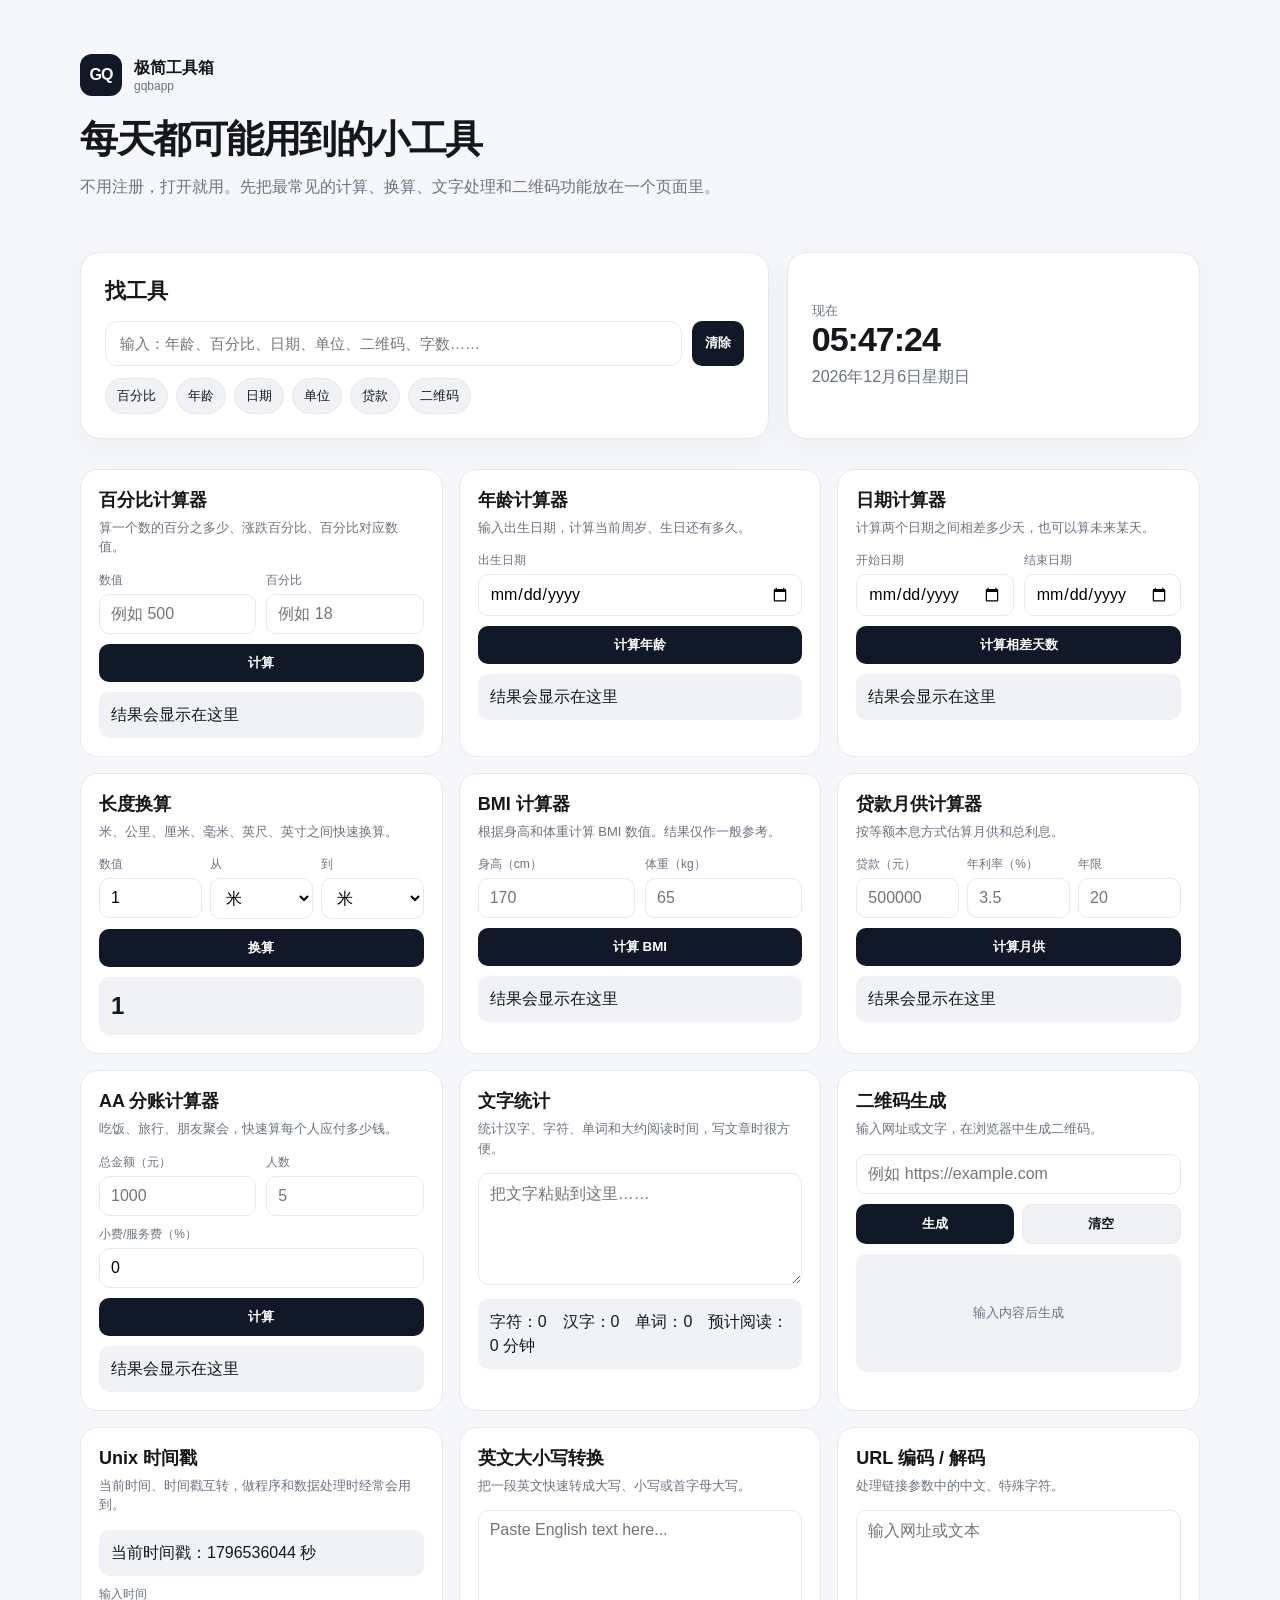
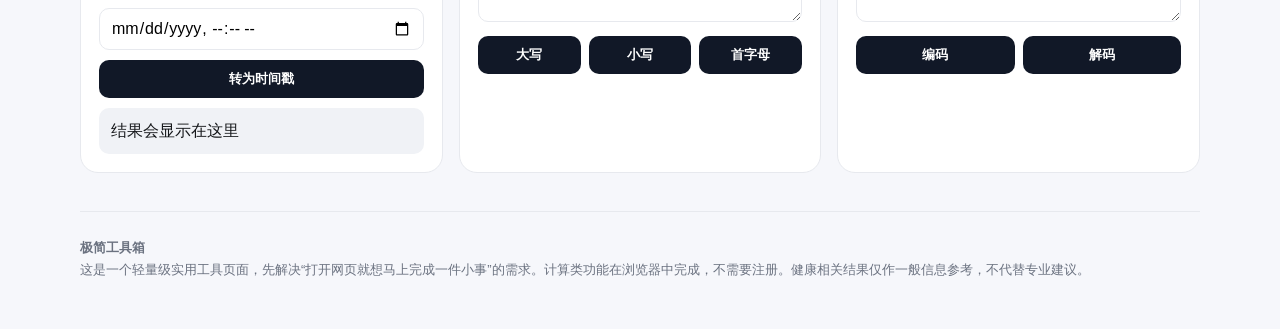
==== index.html @ 0a078099 "创建第一版高频在线工具箱首页" ====
<!doctype html>
<html lang="zh-CN">
<head>
  <meta charset="utf-8">
  <meta name="viewport" content="width=device-width,initial-scale=1">
  <title>极简工具箱｜日期、计算、单位、文字、二维码在线工具</title>
  <meta name="description" content="免费的在线实用工具箱，包含百分比计算、年龄计算、日期计算、单位换算、BMI、贷款、AA分账、文字统计、二维码生成等常用工具。打开即用，无需注册。">
  <meta name="keywords" content="在线工具,计算器,百分比计算,年龄计算,日期计算,单位换算,BMI计算,贷款计算器,AA分账,二维码生成,字数统计">
  <style>
    :root{--bg:#f6f7fb;--card:#fff;--text:#15171a;--muted:#6b7280;--line:#e7e9ee;--accent:#111827;--soft:#f0f2f6}
    *{box-sizing:border-box}
    html{scroll-behavior:smooth}
    body{margin:0;background:var(--bg);color:var(--text);font-family:-apple-system,BlinkMacSystemFont,"Segoe UI","PingFang SC","Hiragino Sans GB","Microsoft YaHei",Arial,sans-serif}
    a{color:inherit;text-decoration:none}
    .wrap{max-width:1160px;margin:0 auto;padding:0 20px}
    header{padding:54px 0 30px}
    .brand{display:flex;align-items:center;gap:12px;margin-bottom:22px}
    .logo{width:42px;height:42px;border-radius:12px;background:#111827;color:#fff;display:grid;place-items:center;font-weight:800;letter-spacing:-1px}
    h1{font-size:38px;line-height:1.12;margin:0;letter-spacing:-1.5px}
    .sub{color:var(--muted);font-size:16px;margin:12px 0 0;line-height:1.7}
    .hero{display:grid;grid-template-columns:1.25fr .75fr;gap:18px;margin:22px 0 30px}
    .heroCard{background:var(--card);border:1px solid var(--line);border-radius:20px;padding:24px;box-shadow:0 8px 30px rgba(20,25,35,.04)}
    .heroCard h2{margin:0 0 10px;font-size:21px}
    .search{display:flex;gap:10px;margin-top:16px}
    .search input{flex:1;border:1px solid var(--line);background:#fff;border-radius:12px;padding:13px 14px;font-size:15px;outline:none}
    .search input:focus{border-color:#aeb5c0}
    .quick{display:flex;flex-wrap:wrap;gap:8px;margin-top:12px}
    .chip{border:1px solid var(--line);background:var(--soft);padding:8px 11px;border-radius:999px;font-size:13px;cursor:pointer}
    .today{display:flex;flex-direction:column;justify-content:center;min-height:180px}
    .today .time{font-size:34px;font-weight:800;letter-spacing:-1px}
    .today .date{color:var(--muted);margin-top:8px}
    .grid{display:grid;grid-template-columns:repeat(3,1fr);gap:16px;padding-bottom:38px}
    .tool{background:var(--card);border:1px solid var(--line);border-radius:18px;padding:18px;min-height:240px}
    .tool.hidden{display:none}
    .tool h3{font-size:18px;margin:0 0 6px}
    .desc{font-size:13px;color:var(--muted);margin-bottom:15px;line-height:1.5}
    .row{display:grid;grid-template-columns:1fr 1fr;gap:10px}
    .row3{display:grid;grid-template-columns:1fr 1fr 1fr;gap:8px}
    label{display:block;font-size:12px;color:var(--muted);margin:0 0 5px}
    input,textarea,select{width:100%;border:1px solid var(--line);background:#fff;border-radius:10px;padding:10px 11px;font:inherit;outline:none}
    textarea{min-height:112px;resize:vertical}
    button{border:0;background:var(--accent);color:#fff;border-radius:10px;padding:10px 13px;font-weight:650;cursor:pointer}
    button.secondary{background:var(--soft);color:var(--text);border:1px solid var(--line)}
    button.full{width:100%;margin-top:10px}
    .result{background:var(--soft);border-radius:10px;padding:11px 12px;margin-top:10px;line-height:1.5;min-height:42px}
    .result strong{font-size:18px}
    .bigResult{font-size:24px;font-weight:800}
    .tool .actions{display:flex;gap:8px;margin-top:10px}
    .actions button{flex:1}
    .footer{border-top:1px solid var(--line);padding:25px 0 48px;color:var(--muted);font-size:13px;line-height:1.7}
    .empty{grid-column:1/-1;text-align:center;padding:40px;color:var(--muted);display:none}
    @media (max-width:900px){.hero{grid-template-columns:1fr}.grid{grid-template-columns:repeat(2,1fr)}}
    @media (max-width:640px){header{padding-top:32px}h1{font-size:30px}.grid{grid-template-columns:1fr}.tool{min-height:0}.row3{grid-template-columns:1fr 1fr}.today{min-height:130px}.search{flex-direction:column}}
  </style>
</head>
<body>
  <div class="wrap">
    <header>
      <div class="brand"><div class="logo">GQ</div><div><strong>极简工具箱</strong><div style="color:var(--muted);font-size:12px">gqbapp</div></div></div>
      <h1>每天都可能用到的小工具</h1>
      <p class="sub">不用注册，打开就用。先把最常见的计算、换算、文字处理和二维码功能放在一个页面里。</p>
    </header>

    <section class="hero">
      <div class="heroCard">
        <h2>找工具</h2>
        <div class="search">
          <input id="toolSearch" placeholder="输入：年龄、百分比、日期、单位、二维码、字数……">
          <button id="clearSearch">清除</button>
        </div>
        <div class="quick">
          <span class="chip" data-q="百分比">百分比</span>
          <span class="chip" data-q="年龄">年龄</span>
          <span class="chip" data-q="日期">日期</span>
          <span class="chip" data-q="单位">单位</span>
          <span class="chip" data-q="贷款">贷款</span>
          <span class="chip" data-q="二维码">二维码</span>
        </div>
      </div>
      <div class="heroCard today">
        <div style="color:var(--muted);font-size:13px">现在</div>
        <div class="time" id="nowTime">--:--:--</div>
        <div class="date" id="nowDate">----</div>
      </div>
    </section>

    <main class="grid" id="toolGrid">
      <section class="tool" data-tags="百分比 计算器 percentage">
        <h3>百分比计算器</h3><div class="desc">算一个数的百分之多少、涨跌百分比、百分比对应数值。</div>
        <div class="row"><div><label>数值</label><input id="pctA" type="number" placeholder="例如 500"></div><div><label>百分比</label><input id="pctB" type="number" placeholder="例如 18"></div></div>
        <button class="full" id="pctBtn">计算</button>
        <div class="result" id="pctOut">结果会显示在这里</div>
      </section>

      <section class="tool" data-tags="年龄 生日 周岁 几岁">
        <h3>年龄计算器</h3><div class="desc">输入出生日期，计算当前周岁、生日还有多久。</div>
        <div><label>出生日期</label><input id="birth" type="date"></div>
        <button class="full" id="ageBtn">计算年龄</button>
        <div class="result" id="ageOut">结果会显示在这里</div>
      </section>

      <section class="tool" data-tags="日期 天数 日期差 倒计时">
        <h3>日期计算器</h3><div class="desc">计算两个日期之间相差多少天，也可以算未来某天。</div>
        <div class="row"><div><label>开始日期</label><input id="dateA" type="date"></div><div><label>结束日期</label><input id="dateB" type="date"></div></div>
        <button class="full" id="dateBtn">计算相差天数</button>
        <div class="result" id="dateOut">结果会显示在这里</div>
      </section>

      <section class="tool" data-tags="单位 换算 长度 公里 米 英尺 英寸">
        <h3>长度换算</h3><div class="desc">米、公里、厘米、毫米、英尺、英寸之间快速换算。</div>
        <div class="row3"><div><label>数值</label><input id="lenVal" type="number" value="1"></div><div><label>从</label><select id="lenFrom"><option value="m">米</option><option value="km">公里</option><option value="cm">厘米</option><option value="mm">毫米</option><option value="ft">英尺</option><option value="in">英寸</option></select></div><div><label>到</label><select id="lenTo"><option value="m">米</option><option value="km">公里</option><option value="cm">厘米</option><option value="mm">毫米</option><option value="ft">英尺</option><option value="in">英寸</option></select></div></div>
        <button class="full" id="lenBtn">换算</button><div class="result bigResult" id="lenOut">1</div>
      </section>

      <section class="tool" data-tags="BMI 体重 身高 健康 计算器">
        <h3>BMI 计算器</h3><div class="desc">根据身高和体重计算 BMI 数值。结果仅作一般参考。</div>
        <div class="row"><div><label>身高（cm）</label><input id="height" type="number" placeholder="170"></div><div><label>体重（kg）</label><input id="weight" type="number" placeholder="65"></div></div>
        <button class="full" id="bmiBtn">计算 BMI</button><div class="result" id="bmiOut">结果会显示在这里</div>
      </section>

      <section class="tool" data-tags="贷款 月供 利息 房贷 计算器">
        <h3>贷款月供计算器</h3><div class="desc">按等额本息方式估算月供和总利息。</div>
        <div class="row3"><div><label>贷款（元）</label><input id="loan" type="number" placeholder="500000"></div><div><label>年利率（%）</label><input id="rate" type="number" step="0.01" placeholder="3.5"></div><div><label>年限</label><input id="years" type="number" placeholder="20"></div></div>
        <button class="full" id="loanBtn">计算月供</button><div class="result" id="loanOut">结果会显示在这里</div>
      </section>

      <section class="tool" data-tags="AA 分账 聚餐 吃饭 平摊 小费">
        <h3>AA 分账计算器</h3><div class="desc">吃饭、旅行、朋友聚会，快速算每个人应付多少钱。</div>
        <div class="row"><div><label>总金额（元）</label><input id="bill" type="number" placeholder="1000"></div><div><label>人数</label><input id="people" type="number" placeholder="5"></div></div>
        <div style="margin-top:10px"><label>小费/服务费（%）</label><input id="tip" type="number" value="0"></div>
        <button class="full" id="splitBtn">计算</button><div class="result" id="splitOut">结果会显示在这里</div>
      </section>

      <section class="tool" data-tags="字数 文字 字符 单词 阅读时间">
        <h3>文字统计</h3><div class="desc">统计汉字、字符、单词和大约阅读时间，写文章时很方便。</div>
        <textarea id="textBox" placeholder="把文字粘贴到这里……"></textarea>
        <div class="result" id="textOut">字符：0　汉字：0　单词：0　预计阅读：0 分钟</div>
      </section>

      <section class="tool" data-tags="二维码 QR 网址 链接">
        <h3>二维码生成</h3><div class="desc">输入网址或文字，在浏览器中生成二维码。</div>
        <input id="qrText" placeholder="例如 https://example.com">
        <div class="actions"><button id="qrBtn">生成</button><button class="secondary" id="qrClear">清空</button></div>
        <div id="qrBox" style="min-height:118px;display:grid;place-items:center;margin-top:10px;background:var(--soft);border-radius:10px">
          <span style="color:var(--muted);font-size:13px">输入内容后生成</span>
        </div>
      </section>

      <section class="tool" data-tags="时间戳 时间 Unix timestamp">
        <h3>Unix 时间戳</h3><div class="desc">当前时间、时间戳互转，做程序和数据处理时经常会用到。</div>
        <div class="result" id="tsNow"></div>
        <div style="margin-top:10px"><label>输入时间</label><input id="tsDate" type="datetime-local"></div>
        <button class="full" id="tsBtn">转为时间戳</button><div class="result" id="tsOut">结果会显示在这里</div>
      </section>

      <section class="tool" data-tags="大小写 文本 转换 uppercase lowercase">
        <h3>英文大小写转换</h3><div class="desc">把一段英文快速转成大写、小写或首字母大写。</div>
        <textarea id="caseText" placeholder="Paste English text here..."></textarea>
        <div class="actions"><button id="upperBtn">大写</button><button id="lowerBtn">小写</button><button id="titleBtn">首字母</button></div>
      </section>

      <section class="tool" data-tags="URL 编码 解码 URI">
        <h3>URL 编码 / 解码</h3><div class="desc">处理链接参数中的中文、特殊字符。</div>
        <textarea id="urlText" placeholder="输入网址或文本"></textarea>
        <div class="actions"><button id="encodeBtn">编码</button><button id="decodeBtn">解码</button></div>
      </section>

      <div class="empty" id="empty">没有找到对应工具，换个关键词试试。</div>
    </main>

    <footer class="footer">
      <strong>极简工具箱</strong><br>
      这是一个轻量级实用工具页面，先解决“打开网页就想马上完成一件小事”的需求。计算类功能在浏览器中完成，不需要注册。健康相关结果仅作一般信息参考，不代替专业建议。
    </footer>
  </div>

  <script>
    const $ = id => document.getElementById(id);
    const fmt = n => Number.isFinite(n) ? Number(n.toFixed(8)).toLocaleString('zh-CN') : '—';

    function updateClock(){
      const d=new Date();
      $('nowTime').textContent=d.toLocaleTimeString('zh-CN',{hour12:false});
      $('nowDate').textContent=d.toLocaleDateString('zh-CN',{year:'numeric',month:'long',day:'numeric',weekday:'long'});
      $('tsNow').textContent='当前时间戳：'+Math.floor(d.getTime()/1000)+' 秒';
    }
    setInterval(updateClock,1000); updateClock();

    $('pctBtn').onclick=()=>{
      const a=Number($('pctA').value), b=Number($('pctB').value);
      $('pctOut').innerHTML=Number.isFinite(a)&&Number.isFinite(b)?'<strong>'+fmt(a*b/100)+'</strong>':'请填写两个数字';
    };

    $('ageBtn').onclick=()=>{
      const v=$('birth').value;
      if(!v){$('ageOut').textContent='请选择出生日期';return}
      const b=new Date(v+'T00:00:00'), now=new Date();
      let age=now.getFullYear()-b.getFullYear();
      const m=now.getMonth()-b.getMonth();
      if(m<0 || (m===0 && now.getDate()<b.getDate())) age--;
      const next=new Date(now.getFullYear(),b.getMonth(),b.getDate());
      if(next<now) next.setFullYear(now.getFullYear()+1);
      const days=Math.ceil((next-now)/86400000);
      $('ageOut').innerHTML='<strong>'+age+' 周岁</strong>，距离下一个生日约 '+days+' 天';
    };

    $('dateBtn').onclick=()=>{
      const a=new Date($('dateA').value+'T00:00:00'), b=new Date($('dateB').value+'T00:00:00');
      if(Number.isNaN(a.getTime())||Number.isNaN(b.getTime())){$('dateOut').textContent='请选择两个日期';return}
      $('dateOut').innerHTML='<strong>'+Math.abs(Math.round((b-a)/86400000))+' 天</strong>（不含起始日）';
    };

    const lenToM={m:1,km:1000,cm:0.01,mm:0.001,ft:0.3048,in:0.0254};
    $('lenBtn').onclick=()=>{
      const v=Number($('lenVal').value);
      if(!Number.isFinite(v)){$('lenOut').textContent='请填写数字';return}
      const out=v*lenToM[$('lenFrom').value]/lenToM[$('lenTo').value];
      $('lenOut').textContent=fmt(out);
    };

    $('bmiBtn').onclick=()=>{
      const h=Number($('height').value)/100,w=Number($('weight').value);
      if(!(h>0&&w>0)){$('bmiOut').textContent='请输入正确的身高和体重';return}
      const bmi=w/(h*h); let tag='参考值';
      if(bmi<18.5) tag='偏低区间'; else if(bmi<24) tag='常见参考区间'; else if(bmi<28) tag='偏高区间'; else tag='较高区间';
      $('bmiOut').innerHTML='<strong>BMI '+bmi.toFixed(1)+'</strong> · '+tag;
    };

    $('loanBtn').onclick=()=>{
      const P=Number($('loan').value), r=Number($('rate').value)/100/12, n=Number($('years').value)*12;
      if(!(P>0&&n>0&&r>=0)){$('loanOut').textContent='请填写贷款金额、利率和年限';return}
      const pay=r===0?P/n:P*r*Math.pow(1+r,n)/(Math.pow(1+r,n)-1);
      $('loanOut').innerHTML='<strong>月供约 '+fmt(pay)+' 元</strong><br>总还款约 '+fmt(pay*n)+' 元，利息约 '+fmt(pay*n-P)+' 元';
    };

    $('splitBtn').onclick=()=>{
      const b=Number($('bill').value), p=Number($('people').value), t=Number($('tip').value)||0;
      if(!(b>0&&p>0)){$('splitOut').textContent='请填写总金额和人数';return}
      const total=b*(1+t/100), each=total/p;
      $('splitOut').innerHTML='<strong>每人约 '+fmt(each)+' 元</strong><br>含费用后总计 '+fmt(total)+' 元';
    };

    function textStats(){
      const s=$('textBox').value, chars=s.length, han=(s.match(/[\u4e00-\u9fff]/g)||[]).length;
      const words=(s.trim().match(/[A-Za-z0-9_'-]+/g)||[]).length;
      $('textOut').textContent='字符：'+chars+'　汉字：'+han+'　单词：'+words+'　预计阅读：'+(chars?Math.max(1,Math.ceil(chars/500)):'0')+' 分钟';
    }
    $('textBox').addEventListener('input',textStats);

    function loadQR(){
      if(window.QRCode) return Promise.resolve();
      return new Promise((resolve,reject)=>{
        const s=document.createElement('script'); s.src='https://cdn.jsdelivr.net/npm/qrcodejs@1.0.0/qrcode.min.js';
        s.onload=resolve;s.onerror=reject;document.head.appendChild(s);
      });
    }
    $('qrBtn').onclick=async()=>{
      const text=$('qrText').value.trim();
      if(!text){$('qrBox').innerHTML='<span style="color:var(--muted);font-size:13px">先输入网址或文字</span>';return}
      $('qrBox').innerHTML='';
      try{await loadQR();new QRCode($('qrBox'),{text,width:108,height:108,correctLevel:QRCode.CorrectLevel.M});}
      catch(e){$('qrBox').innerHTML='<span style="color:var(--muted);font-size:13px">二维码组件加载失败，请稍后重试</span>'}
    };
    $('qrClear').onclick=()=>{$('qrText').value='';$('qrBox').innerHTML='<span style="color:var(--muted);font-size:13px">输入内容后生成</span>'};

    $('tsBtn').onclick=()=>{
      const v=$('tsDate').value;
      if(!v){$('tsOut').textContent='请选择时间';return}
      const ms=new Date(v).getTime();
      $('tsOut').innerHTML='<strong>'+Math.floor(ms/1000)+'</strong> 秒（毫秒：'+ms+'）';
    };

    $('upperBtn').onclick=()=>{$('caseText').value=$('caseText').value.toUpperCase()};
    $('lowerBtn').onclick=()=>{$('caseText').value=$('caseText').value.toLowerCase()};
    $('titleBtn').onclick=()=>{$('caseText').value=$('caseText').value.toLowerCase().replace(/\b[a-z]/g,c=>c.toUpperCase())};
    $('encodeBtn').onclick=()=>{try{$('urlText').value=encodeURIComponent($('urlText').value)}catch{}};
    $('decodeBtn').onclick=()=>{try{$('urlText').value=decodeURIComponent($('urlText').value)}catch{alert('这段内容无法正常解码')}};

    function filterTools(q){
      const items=[...document.querySelectorAll('.tool')], key=q.trim().toLowerCase(); let visible=0;
      items.forEach(el=>{
        const ok=!key || (el.dataset.tags+' '+el.innerText).toLowerCase().includes(key);
        el.classList.toggle('hidden',!ok); if(ok) visible++;
      });
      $('empty').style.display=visible?'none':'block';
    }
    $('toolSearch').addEventListener('input',e=>filterTools(e.target.value));
    document.querySelectorAll('.chip').forEach(c=>c.onclick=()=>{ $('toolSearch').value=c.dataset.q; filterTools(c.dataset.q) });
    $('clearSearch').onclick=()=>{ $('toolSearch').value=''; filterTools(''); $('toolSearch').focus() };
  </script>
</body>
</html>
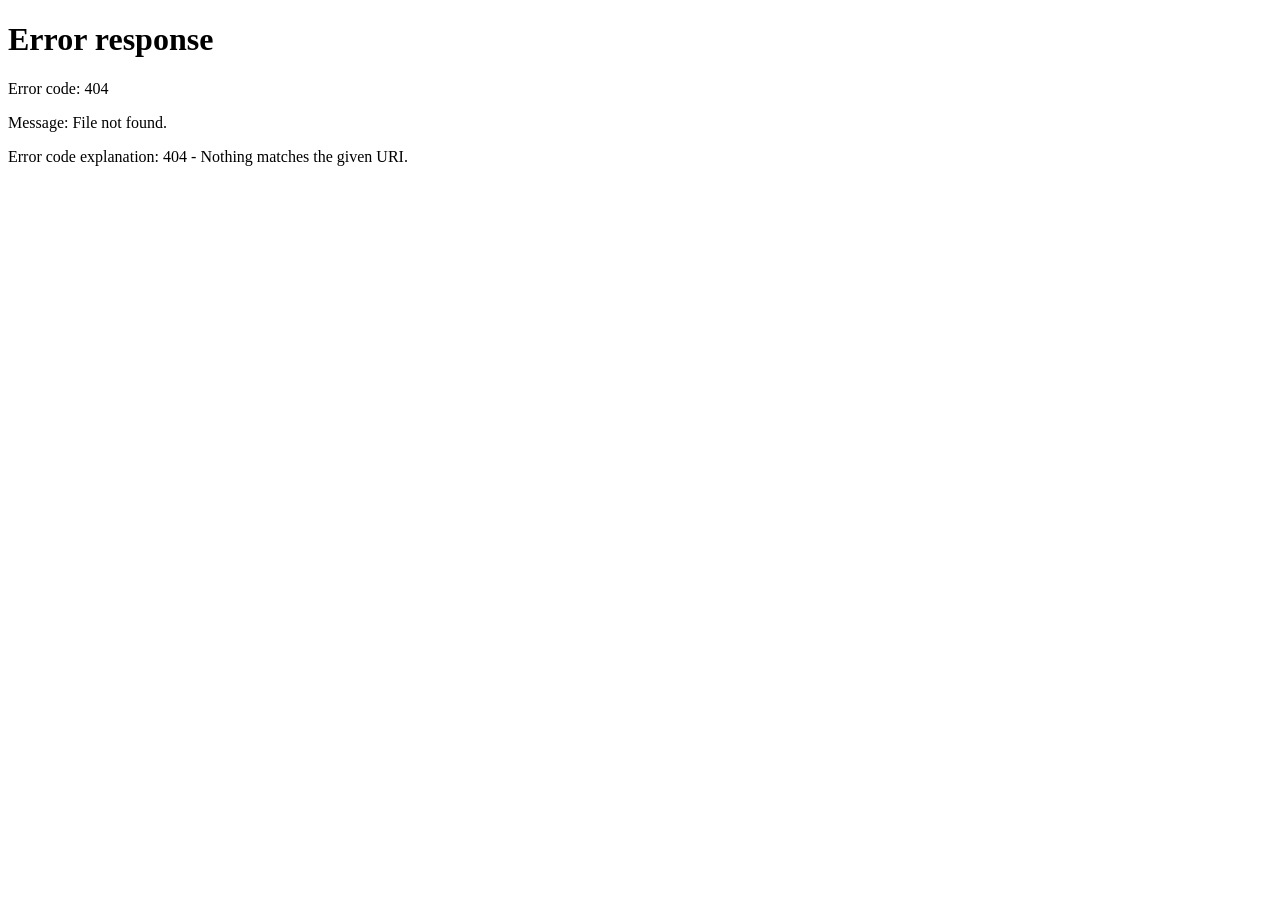
==== commit 35a6d311: "移除仓库根目录旧版工具首页，统一静态站入口" ====
--- a/index.html
+++ b/index.html
@@ -1,292 +1 @@
-<!doctype html>
-<html lang="zh-CN">
-<head>
-  <meta charset="utf-8">
-  <meta name="viewport" content="width=device-width,initial-scale=1">
-  <title>极简工具箱｜日期、计算、单位、文字、二维码在线工具</title>
-  <meta name="description" content="免费的在线实用工具箱，包含百分比计算、年龄计算、日期计算、单位换算、BMI、贷款、AA分账、文字统计、二维码生成等常用工具。打开即用，无需注册。">
-  <meta name="keywords" content="在线工具,计算器,百分比计算,年龄计算,日期计算,单位换算,BMI计算,贷款计算器,AA分账,二维码生成,字数统计">
-  <style>
-    :root{--bg:#f6f7fb;--card:#fff;--text:#15171a;--muted:#6b7280;--line:#e7e9ee;--accent:#111827;--soft:#f0f2f6}
-    *{box-sizing:border-box}
-    html{scroll-behavior:smooth}
-    body{margin:0;background:var(--bg);color:var(--text);font-family:-apple-system,BlinkMacSystemFont,"Segoe UI","PingFang SC","Hiragino Sans GB","Microsoft YaHei",Arial,sans-serif}
-    a{color:inherit;text-decoration:none}
-    .wrap{max-width:1160px;margin:0 auto;padding:0 20px}
-    header{padding:54px 0 30px}
-    .brand{display:flex;align-items:center;gap:12px;margin-bottom:22px}
-    .logo{width:42px;height:42px;border-radius:12px;background:#111827;color:#fff;display:grid;place-items:center;font-weight:800;letter-spacing:-1px}
-    h1{font-size:38px;line-height:1.12;margin:0;letter-spacing:-1.5px}
-    .sub{color:var(--muted);font-size:16px;margin:12px 0 0;line-height:1.7}
-    .hero{display:grid;grid-template-columns:1.25fr .75fr;gap:18px;margin:22px 0 30px}
-    .heroCard{background:var(--card);border:1px solid var(--line);border-radius:20px;padding:24px;box-shadow:0 8px 30px rgba(20,25,35,.04)}
-    .heroCard h2{margin:0 0 10px;font-size:21px}
-    .search{display:flex;gap:10px;margin-top:16px}
-    .search input{flex:1;border:1px solid var(--line);background:#fff;border-radius:12px;padding:13px 14px;font-size:15px;outline:none}
-    .search input:focus{border-color:#aeb5c0}
-    .quick{display:flex;flex-wrap:wrap;gap:8px;margin-top:12px}
-    .chip{border:1px solid var(--line);background:var(--soft);padding:8px 11px;border-radius:999px;font-size:13px;cursor:pointer}
-    .today{display:flex;flex-direction:column;justify-content:center;min-height:180px}
-    .today .time{font-size:34px;font-weight:800;letter-spacing:-1px}
-    .today .date{color:var(--muted);margin-top:8px}
-    .grid{display:grid;grid-template-columns:repeat(3,1fr);gap:16px;padding-bottom:38px}
-    .tool{background:var(--card);border:1px solid var(--line);border-radius:18px;padding:18px;min-height:240px}
-    .tool.hidden{display:none}
-    .tool h3{font-size:18px;margin:0 0 6px}
-    .desc{font-size:13px;color:var(--muted);margin-bottom:15px;line-height:1.5}
-    .row{display:grid;grid-template-columns:1fr 1fr;gap:10px}
-    .row3{display:grid;grid-template-columns:1fr 1fr 1fr;gap:8px}
-    label{display:block;font-size:12px;color:var(--muted);margin:0 0 5px}
-    input,textarea,select{width:100%;border:1px solid var(--line);background:#fff;border-radius:10px;padding:10px 11px;font:inherit;outline:none}
-    textarea{min-height:112px;resize:vertical}
-    button{border:0;background:var(--accent);color:#fff;border-radius:10px;padding:10px 13px;font-weight:650;cursor:pointer}
-    button.secondary{background:var(--soft);color:var(--text);border:1px solid var(--line)}
-    button.full{width:100%;margin-top:10px}
-    .result{background:var(--soft);border-radius:10px;padding:11px 12px;margin-top:10px;line-height:1.5;min-height:42px}
-    .result strong{font-size:18px}
-    .bigResult{font-size:24px;font-weight:800}
-    .tool .actions{display:flex;gap:8px;margin-top:10px}
-    .actions button{flex:1}
-    .footer{border-top:1px solid var(--line);padding:25px 0 48px;color:var(--muted);font-size:13px;line-height:1.7}
-    .empty{grid-column:1/-1;text-align:center;padding:40px;color:var(--muted);display:none}
-    @media (max-width:900px){.hero{grid-template-columns:1fr}.grid{grid-template-columns:repeat(2,1fr)}}
-    @media (max-width:640px){header{padding-top:32px}h1{font-size:30px}.grid{grid-template-columns:1fr}.tool{min-height:0}.row3{grid-template-columns:1fr 1fr}.today{min-height:130px}.search{flex-direction:column}}
-  </style>
-</head>
-<body>
-  <div class="wrap">
-    <header>
-      <div class="brand"><div class="logo">GQ</div><div><strong>极简工具箱</strong><div style="color:var(--muted);font-size:12px">gqbapp</div></div></div>
-      <h1>每天都可能用到的小工具</h1>
-      <p class="sub">不用注册，打开就用。先把最常见的计算、换算、文字处理和二维码功能放在一个页面里。</p>
-    </header>
-
-    <section class="hero">
-      <div class="heroCard">
-        <h2>找工具</h2>
-        <div class="search">
-          <input id="toolSearch" placeholder="输入：年龄、百分比、日期、单位、二维码、字数……">
-          <button id="clearSearch">清除</button>
-        </div>
-        <div class="quick">
-          <span class="chip" data-q="百分比">百分比</span>
-          <span class="chip" data-q="年龄">年龄</span>
-          <span class="chip" data-q="日期">日期</span>
-          <span class="chip" data-q="单位">单位</span>
-          <span class="chip" data-q="贷款">贷款</span>
-          <span class="chip" data-q="二维码">二维码</span>
-        </div>
-      </div>
-      <div class="heroCard today">
-        <div style="color:var(--muted);font-size:13px">现在</div>
-        <div class="time" id="nowTime">--:--:--</div>
-        <div class="date" id="nowDate">----</div>
-      </div>
-    </section>
-
-    <main class="grid" id="toolGrid">
-      <section class="tool" data-tags="百分比 计算器 percentage">
-        <h3>百分比计算器</h3><div class="desc">算一个数的百分之多少、涨跌百分比、百分比对应数值。</div>
-        <div class="row"><div><label>数值</label><input id="pctA" type="number" placeholder="例如 500"></div><div><label>百分比</label><input id="pctB" type="number" placeholder="例如 18"></div></div>
-        <button class="full" id="pctBtn">计算</button>
-        <div class="result" id="pctOut">结果会显示在这里</div>
-      </section>
-
-      <section class="tool" data-tags="年龄 生日 周岁 几岁">
-        <h3>年龄计算器</h3><div class="desc">输入出生日期，计算当前周岁、生日还有多久。</div>
-        <div><label>出生日期</label><input id="birth" type="date"></div>
-        <button class="full" id="ageBtn">计算年龄</button>
-        <div class="result" id="ageOut">结果会显示在这里</div>
-      </section>
-
-      <section class="tool" data-tags="日期 天数 日期差 倒计时">
-        <h3>日期计算器</h3><div class="desc">计算两个日期之间相差多少天，也可以算未来某天。</div>
-        <div class="row"><div><label>开始日期</label><input id="dateA" type="date"></div><div><label>结束日期</label><input id="dateB" type="date"></div></div>
-        <button class="full" id="dateBtn">计算相差天数</button>
-        <div class="result" id="dateOut">结果会显示在这里</div>
-      </section>
-
-      <section class="tool" data-tags="单位 换算 长度 公里 米 英尺 英寸">
-        <h3>长度换算</h3><div class="desc">米、公里、厘米、毫米、英尺、英寸之间快速换算。</div>
-        <div class="row3"><div><label>数值</label><input id="lenVal" type="number" value="1"></div><div><label>从</label><select id="lenFrom"><option value="m">米</option><option value="km">公里</option><option value="cm">厘米</option><option value="mm">毫米</option><option value="ft">英尺</option><option value="in">英寸</option></select></div><div><label>到</label><select id="lenTo"><option value="m">米</option><option value="km">公里</option><option value="cm">厘米</option><option value="mm">毫米</option><option value="ft">英尺</option><option value="in">英寸</option></select></div></div>
-        <button class="full" id="lenBtn">换算</button><div class="result bigResult" id="lenOut">1</div>
-      </section>
-
-      <section class="tool" data-tags="BMI 体重 身高 健康 计算器">
-        <h3>BMI 计算器</h3><div class="desc">根据身高和体重计算 BMI 数值。结果仅作一般参考。</div>
-        <div class="row"><div><label>身高（cm）</label><input id="height" type="number" placeholder="170"></div><div><label>体重（kg）</label><input id="weight" type="number" placeholder="65"></div></div>
-        <button class="full" id="bmiBtn">计算 BMI</button><div class="result" id="bmiOut">结果会显示在这里</div>
-      </section>
-
-      <section class="tool" data-tags="贷款 月供 利息 房贷 计算器">
-        <h3>贷款月供计算器</h3><div class="desc">按等额本息方式估算月供和总利息。</div>
-        <div class="row3"><div><label>贷款（元）</label><input id="loan" type="number" placeholder="500000"></div><div><label>年利率（%）</label><input id="rate" type="number" step="0.01" placeholder="3.5"></div><div><label>年限</label><input id="years" type="number" placeholder="20"></div></div>
-        <button class="full" id="loanBtn">计算月供</button><div class="result" id="loanOut">结果会显示在这里</div>
-      </section>
-
-      <section class="tool" data-tags="AA 分账 聚餐 吃饭 平摊 小费">
-        <h3>AA 分账计算器</h3><div class="desc">吃饭、旅行、朋友聚会，快速算每个人应付多少钱。</div>
-        <div class="row"><div><label>总金额（元）</label><input id="bill" type="number" placeholder="1000"></div><div><label>人数</label><input id="people" type="number" placeholder="5"></div></div>
-        <div style="margin-top:10px"><label>小费/服务费（%）</label><input id="tip" type="number" value="0"></div>
-        <button class="full" id="splitBtn">计算</button><div class="result" id="splitOut">结果会显示在这里</div>
-      </section>
-
-      <section class="tool" data-tags="字数 文字 字符 单词 阅读时间">
-        <h3>文字统计</h3><div class="desc">统计汉字、字符、单词和大约阅读时间，写文章时很方便。</div>
-        <textarea id="textBox" placeholder="把文字粘贴到这里……"></textarea>
-        <div class="result" id="textOut">字符：0　汉字：0　单词：0　预计阅读：0 分钟</div>
-      </section>
-
-      <section class="tool" data-tags="二维码 QR 网址 链接">
-        <h3>二维码生成</h3><div class="desc">输入网址或文字，在浏览器中生成二维码。</div>
-        <input id="qrText" placeholder="例如 https://example.com">
-        <div class="actions"><button id="qrBtn">生成</button><button class="secondary" id="qrClear">清空</button></div>
-        <div id="qrBox" style="min-height:118px;display:grid;place-items:center;margin-top:10px;background:var(--soft);border-radius:10px">
-          <span style="color:var(--muted);font-size:13px">输入内容后生成</span>
-        </div>
-      </section>
-
-      <section class="tool" data-tags="时间戳 时间 Unix timestamp">
-        <h3>Unix 时间戳</h3><div class="desc">当前时间、时间戳互转，做程序和数据处理时经常会用到。</div>
-        <div class="result" id="tsNow"></div>
-        <div style="margin-top:10px"><label>输入时间</label><input id="tsDate" type="datetime-local"></div>
-        <button class="full" id="tsBtn">转为时间戳</button><div class="result" id="tsOut">结果会显示在这里</div>
-      </section>
-
-      <section class="tool" data-tags="大小写 文本 转换 uppercase lowercase">
-        <h3>英文大小写转换</h3><div class="desc">把一段英文快速转成大写、小写或首字母大写。</div>
-        <textarea id="caseText" placeholder="Paste English text here..."></textarea>
-        <div class="actions"><button id="upperBtn">大写</button><button id="lowerBtn">小写</button><button id="titleBtn">首字母</button></div>
-      </section>
-
-      <section class="tool" data-tags="URL 编码 解码 URI">
-        <h3>URL 编码 / 解码</h3><div class="desc">处理链接参数中的中文、特殊字符。</div>
-        <textarea id="urlText" placeholder="输入网址或文本"></textarea>
-        <div class="actions"><button id="encodeBtn">编码</button><button id="decodeBtn">解码</button></div>
-      </section>
-
-      <div class="empty" id="empty">没有找到对应工具，换个关键词试试。</div>
-    </main>
-
-    <footer class="footer">
-      <strong>极简工具箱</strong><br>
-      这是一个轻量级实用工具页面，先解决“打开网页就想马上完成一件小事”的需求。计算类功能在浏览器中完成，不需要注册。健康相关结果仅作一般信息参考，不代替专业建议。
-    </footer>
-  </div>
-
-  <script>
-    const $ = id => document.getElementById(id);
-    const fmt = n => Number.isFinite(n) ? Number(n.toFixed(8)).toLocaleString('zh-CN') : '—';
-
-    function updateClock(){
-      const d=new Date();
-      $('nowTime').textContent=d.toLocaleTimeString('zh-CN',{hour12:false});
-      $('nowDate').textContent=d.toLocaleDateString('zh-CN',{year:'numeric',month:'long',day:'numeric',weekday:'long'});
-      $('tsNow').textContent='当前时间戳：'+Math.floor(d.getTime()/1000)+' 秒';
-    }
-    setInterval(updateClock,1000); updateClock();
-
-    $('pctBtn').onclick=()=>{
-      const a=Number($('pctA').value), b=Number($('pctB').value);
-      $('pctOut').innerHTML=Number.isFinite(a)&&Number.isFinite(b)?'<strong>'+fmt(a*b/100)+'</strong>':'请填写两个数字';
-    };
-
-    $('ageBtn').onclick=()=>{
-      const v=$('birth').value;
-      if(!v){$('ageOut').textContent='请选择出生日期';return}
-      const b=new Date(v+'T00:00:00'), now=new Date();
-      let age=now.getFullYear()-b.getFullYear();
-      const m=now.getMonth()-b.getMonth();
-      if(m<0 || (m===0 && now.getDate()<b.getDate())) age--;
-      const next=new Date(now.getFullYear(),b.getMonth(),b.getDate());
-      if(next<now) next.setFullYear(now.getFullYear()+1);
-      const days=Math.ceil((next-now)/86400000);
-      $('ageOut').innerHTML='<strong>'+age+' 周岁</strong>，距离下一个生日约 '+days+' 天';
-    };
-
-    $('dateBtn').onclick=()=>{
-      const a=new Date($('dateA').value+'T00:00:00'), b=new Date($('dateB').value+'T00:00:00');
-      if(Number.isNaN(a.getTime())||Number.isNaN(b.getTime())){$('dateOut').textContent='请选择两个日期';return}
-      $('dateOut').innerHTML='<strong>'+Math.abs(Math.round((b-a)/86400000))+' 天</strong>（不含起始日）';
-    };
-
-    const lenToM={m:1,km:1000,cm:0.01,mm:0.001,ft:0.3048,in:0.0254};
-    $('lenBtn').onclick=()=>{
-      const v=Number($('lenVal').value);
-      if(!Number.isFinite(v)){$('lenOut').textContent='请填写数字';return}
-      const out=v*lenToM[$('lenFrom').value]/lenToM[$('lenTo').value];
-      $('lenOut').textContent=fmt(out);
-    };
-
-    $('bmiBtn').onclick=()=>{
-      const h=Number($('height').value)/100,w=Number($('weight').value);
-      if(!(h>0&&w>0)){$('bmiOut').textContent='请输入正确的身高和体重';return}
-      const bmi=w/(h*h); let tag='参考值';
-      if(bmi<18.5) tag='偏低区间'; else if(bmi<24) tag='常见参考区间'; else if(bmi<28) tag='偏高区间'; else tag='较高区间';
-      $('bmiOut').innerHTML='<strong>BMI '+bmi.toFixed(1)+'</strong> · '+tag;
-    };
-
-    $('loanBtn').onclick=()=>{
-      const P=Number($('loan').value), r=Number($('rate').value)/100/12, n=Number($('years').value)*12;
-      if(!(P>0&&n>0&&r>=0)){$('loanOut').textContent='请填写贷款金额、利率和年限';return}
-      const pay=r===0?P/n:P*r*Math.pow(1+r,n)/(Math.pow(1+r,n)-1);
-      $('loanOut').innerHTML='<strong>月供约 '+fmt(pay)+' 元</strong><br>总还款约 '+fmt(pay*n)+' 元，利息约 '+fmt(pay*n-P)+' 元';
-    };
-
-    $('splitBtn').onclick=()=>{
-      const b=Number($('bill').value), p=Number($('people').value), t=Number($('tip').value)||0;
-      if(!(b>0&&p>0)){$('splitOut').textContent='请填写总金额和人数';return}
-      const total=b*(1+t/100), each=total/p;
-      $('splitOut').innerHTML='<strong>每人约 '+fmt(each)+' 元</strong><br>含费用后总计 '+fmt(total)+' 元';
-    };
-
-    function textStats(){
-      const s=$('textBox').value, chars=s.length, han=(s.match(/[\u4e00-\u9fff]/g)||[]).length;
-      const words=(s.trim().match(/[A-Za-z0-9_'-]+/g)||[]).length;
-      $('textOut').textContent='字符：'+chars+'　汉字：'+han+'　单词：'+words+'　预计阅读：'+(chars?Math.max(1,Math.ceil(chars/500)):'0')+' 分钟';
-    }
-    $('textBox').addEventListener('input',textStats);
-
-    function loadQR(){
-      if(window.QRCode) return Promise.resolve();
-      return new Promise((resolve,reject)=>{
-        const s=document.createElement('script'); s.src='https://cdn.jsdelivr.net/npm/qrcodejs@1.0.0/qrcode.min.js';
-        s.onload=resolve;s.onerror=reject;document.head.appendChild(s);
-      });
-    }
-    $('qrBtn').onclick=async()=>{
-      const text=$('qrText').value.trim();
-      if(!text){$('qrBox').innerHTML='<span style="color:var(--muted);font-size:13px">先输入网址或文字</span>';return}
-      $('qrBox').innerHTML='';
-      try{await loadQR();new QRCode($('qrBox'),{text,width:108,height:108,correctLevel:QRCode.CorrectLevel.M});}
-      catch(e){$('qrBox').innerHTML='<span style="color:var(--muted);font-size:13px">二维码组件加载失败，请稍后重试</span>'}
-    };
-    $('qrClear').onclick=()=>{$('qrText').value='';$('qrBox').innerHTML='<span style="color:var(--muted);font-size:13px">输入内容后生成</span>'};
-
-    $('tsBtn').onclick=()=>{
-      const v=$('tsDate').value;
-      if(!v){$('tsOut').textContent='请选择时间';return}
-      const ms=new Date(v).getTime();
-      $('tsOut').innerHTML='<strong>'+Math.floor(ms/1000)+'</strong> 秒（毫秒：'+ms+'）';
-    };
-
-    $('upperBtn').onclick=()=>{$('caseText').value=$('caseText').value.toUpperCase()};
-    $('lowerBtn').onclick=()=>{$('caseText').value=$('caseText').value.toLowerCase()};
-    $('titleBtn').onclick=()=>{$('caseText').value=$('caseText').value.toLowerCase().replace(/\b[a-z]/g,c=>c.toUpperCase())};
-    $('encodeBtn').onclick=()=>{try{$('urlText').value=encodeURIComponent($('urlText').value)}catch{}};
-    $('decodeBtn').onclick=()=>{try{$('urlText').value=decodeURIComponent($('urlText').value)}catch{alert('这段内容无法正常解码')}};
-
-    function filterTools(q){
-      const items=[...document.querySelectorAll('.tool')], key=q.trim().toLowerCase(); let visible=0;
-      items.forEach(el=>{
-        const ok=!key || (el.dataset.tags+' '+el.innerText).toLowerCase().includes(key);
-        el.classList.toggle('hidden',!ok); if(ok) visible++;
-      });
-      $('empty').style.display=visible?'none':'block';
-    }
-    $('toolSearch').addEventListener('input',e=>filterTools(e.target.value));
-    document.querySelectorAll('.chip').forEach(c=>c.onclick=()=>{ $('toolSearch').value=c.dataset.q; filterTools(c.dataset.q) });
-    $('clearSearch').onclick=()=>{ $('toolSearch').value=''; filterTools(''); $('toolSearch').focus() };
-  </script>
-</body>
-</html>+<!doctype html><html lang="en"><head><meta charset="utf-8"><meta name="viewport" content="width=device-width,initial-scale=1"><meta name="robots" content="noindex,follow"><meta http-equiv="refresh" content="0;url=/en/"><link rel="canonical" href="https://gqb.app/en/"><title>GQB Tools</title></head><body><p>Redirecting to <a href="/en/">GQB Tools</a>…</p><script>location.replace("/en/");</script></body></html>
